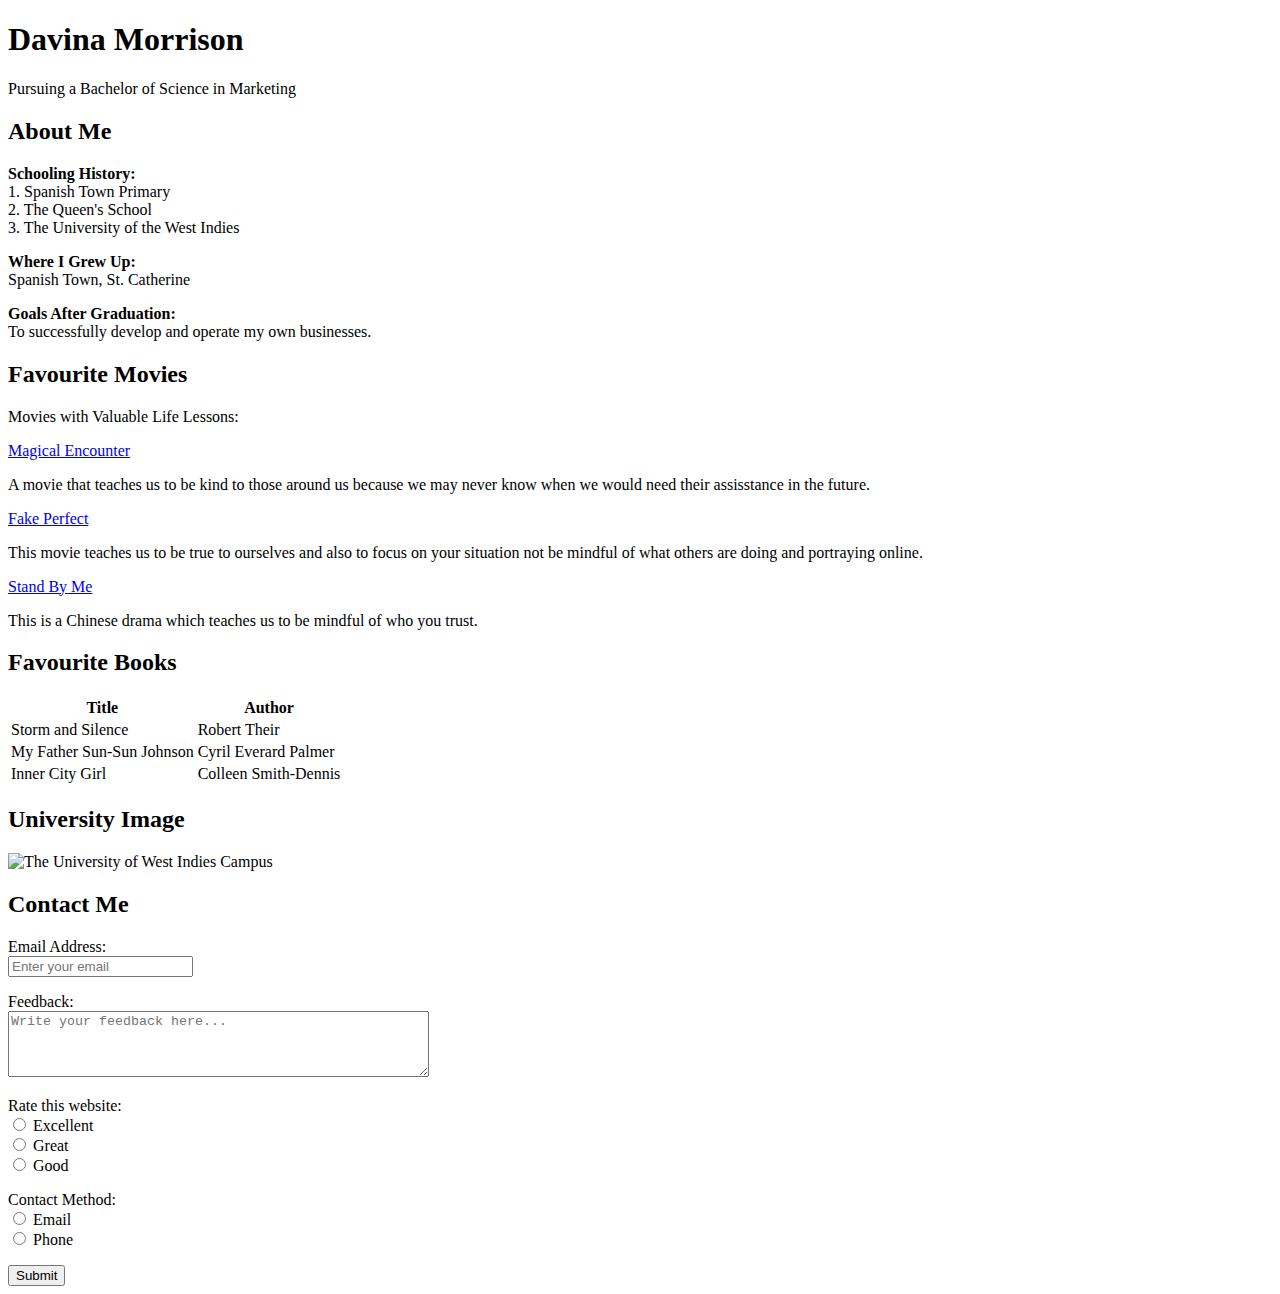
==== index.html @ e2b06ca9 "Update and rename Davina Morrison.html to index.html" ====
<!DOCTYPE html>
<html>
<head>
    <meta charset="UTF-8">
    <meta name="viewport" content="width=device-width, initial-scale=1.0">
    <title>Davina Morrison- Portfolio</title>
    <link rel="stylesheet" href="Davina.css">
    <link rel="stylesheet" href="https://fonts.googleapis.com/css2?family=Poppins:wght@300;400;600&display=swap">
</head>
<body>
      
        <header id="https://wallpaperaccess.com/full/4731134.jpg">
        <h1>Davina Morrison</h1>
        <p>Pursuing a Bachelor of Science in Marketing</p>
    </header>

    <section id="about">
        <h2>About Me</h2>
        <div class="line"></div>
        <div class="about-content">
            <p><strong>Schooling History:</strong><br>
                1. Spanish Town Primary<br>
                2. The Queen's School<br>
                3. The University of the West Indies</p>
 
            <p><strong>Where I Grew Up:</strong><br>
                Spanish Town, St. Catherine</p>
            
            <p><strong>Goals After Graduation:</strong><br>
              To successfully develop and operate my own businesses. </p>
            </div>
    </section>

    <section id="websites">
        <h2>Favourite Movies</h2>
        <div class="line"></div>
        <p>Movies with Valuable Life Lessons:</p>
        <div class="grid-container">
            <div class="grid-item">
                <a href="https://youtu.be/l8K3Pg1vMcA?si=RYbmogv2WWYgGiUx" target="_blank">Magical Encounter</a>
                <p>A movie that teaches us to be kind to those around us because we may never know when we would need their assisstance in the future.</p>
            </div>
            <div class="grid-item">
                <a href="https://youtu.be/PUIW5r2VjKE?si=Z_HpMcERHG7jgx7F" target="_blank">Fake Perfect</a>
                <p>This movie teaches us to be true to ourselves and also to focus on your situation not be mindful of what others are doing and portraying online.</p>
            </div>
            <div class="grid-item">
                <a href="https://youtube.com/playlist?list=PLTB73Ibi_X3HQw25HO_u5JdDAaW8dtwWT&si=tY8nWSxfuJGZpDd1" target="_blank">Stand By Me</a>
                <p>This is a Chinese drama which teaches us to be mindful of who you trust.</p>
            </div>
        </div>
    </section>

    <section id="books">
        <h2>Favourite Books</h2>
        <div class="line"></div>
        <table>
            <tr>
                <th>Title</th>
                <th>Author</th>
            </tr>
            <tr>
                <td>Storm and Silence</td>
                <td>Robert Their</td>
            </tr>
            <tr>
                <td>My Father Sun-Sun Johnson</td>
                <td>Cyril Everard Palmer</td>
            </tr>
            <tr>
                <td>Inner City Girl
                <td>Colleen Smith-Dennis</td>
            </tr>
        </table>
    </section>

    <section id="image">
        <h2>University Image</h2>
        <div class="line"></div>
        <img src="https://our.today/wp-content/uploads/2025/01/uwi-sign-our-today-feature-1536x1024.jpg" alt="The University of West Indies Campus">
    </section>

    <section id="contact">
        <h2>Contact Me</h2>
        <div class="line"></div>
        <form>
            <p>
                <label for="email">Email Address:</label><br>
                <input type="email" id="email" name="email" placeholder="Enter your email" required>
            </p>
            
            <p>
                <label for="feedback">Feedback:</label><br>
                <textarea id="feedback" name="feedback" rows="4" cols="50" placeholder="Write your feedback here..."></textarea>
            </p>
            
            <p>Rate this website:<br>
                <input type="radio" id="excellent" name="rating" value="Excellent">
                <label for="excellent">Excellent</label><br>
                <input type="radio" id="great" name="rating" value="Great">
                <label for="great">Great</label><br>
                <input type="radio" id="good" name="rating" value="Good">
                <label for="good">Good</label>
            </p>
            
            <p> Contact Method:<br>
                <input type="radio" id="email_contact" name="contact" value="Email">
                <label for="email_contact">Email</label><br>
                <input type="radio" id="phone_contact" name="contact" value="Phone">
                <label for="phone_contact">Phone</label>
            </p>
            
            <input type="submit" value="Submit">
        </form>
    </section>
</body>
</html>
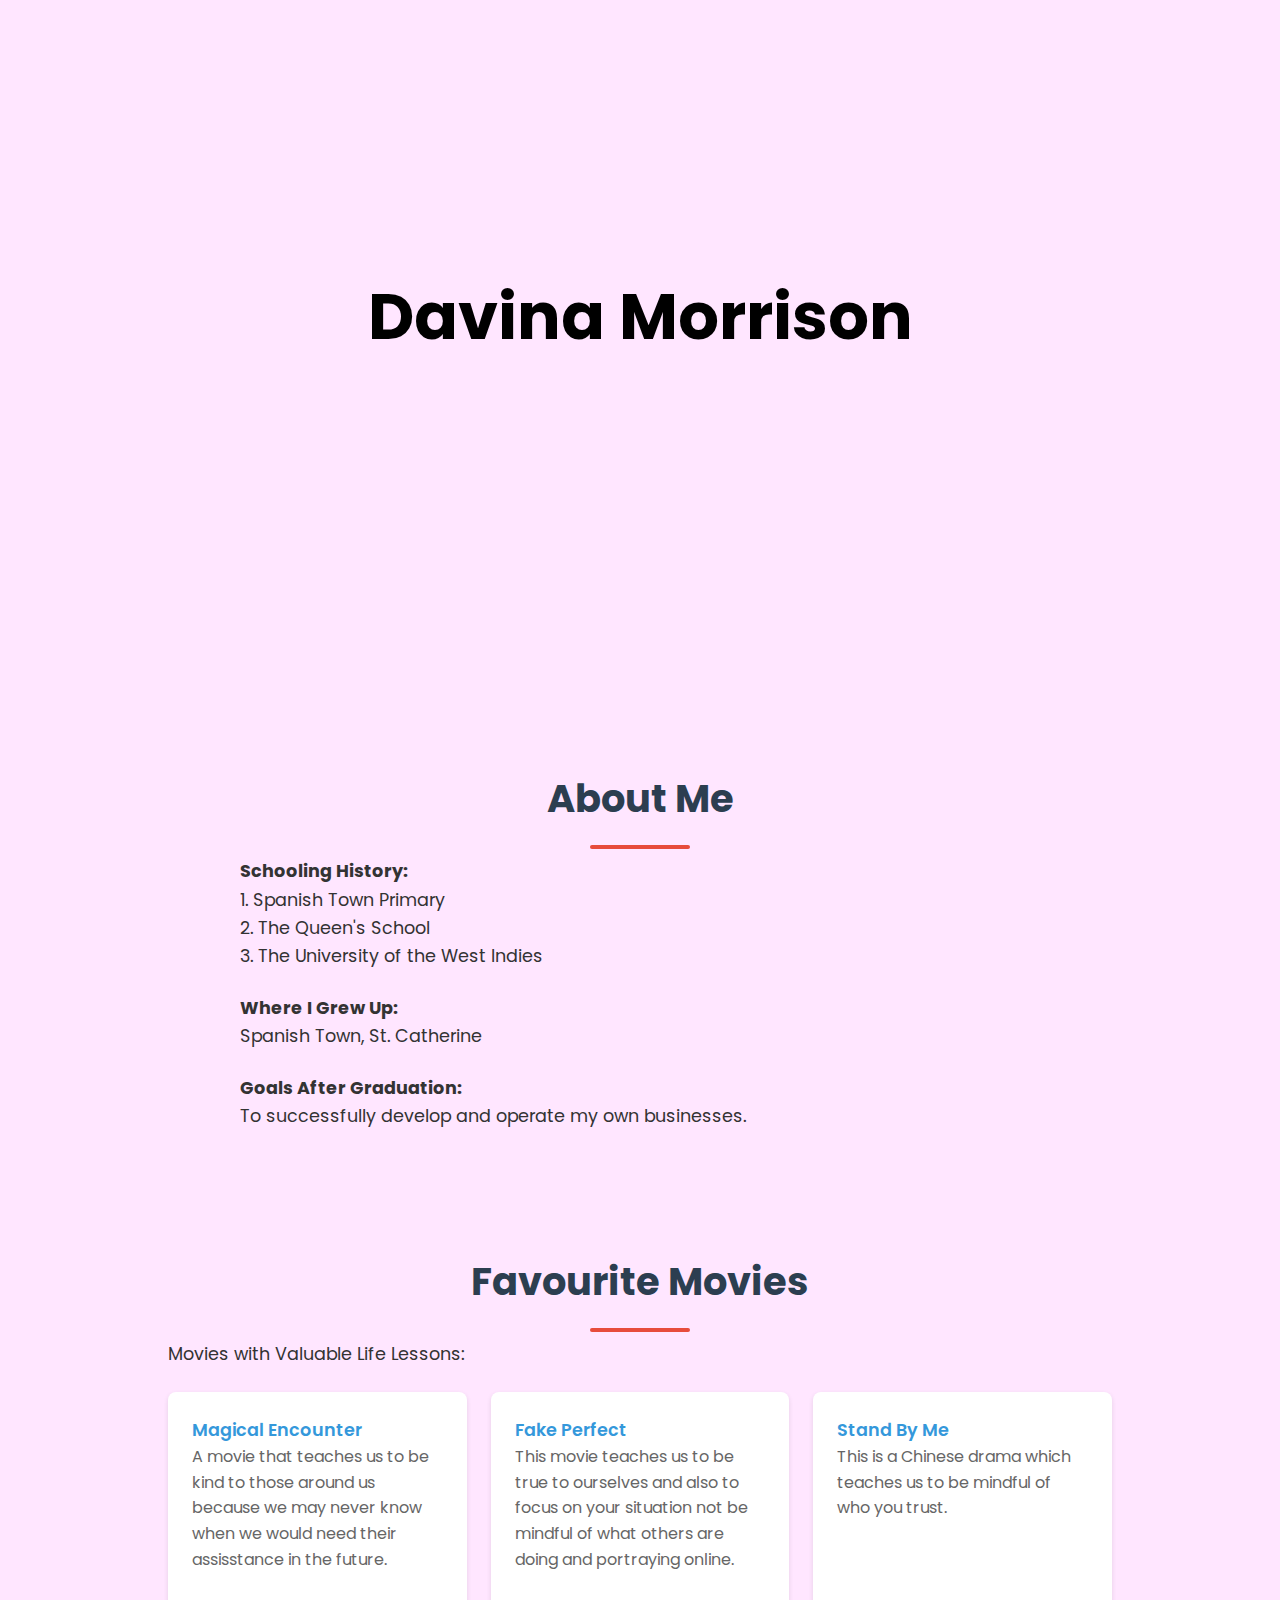
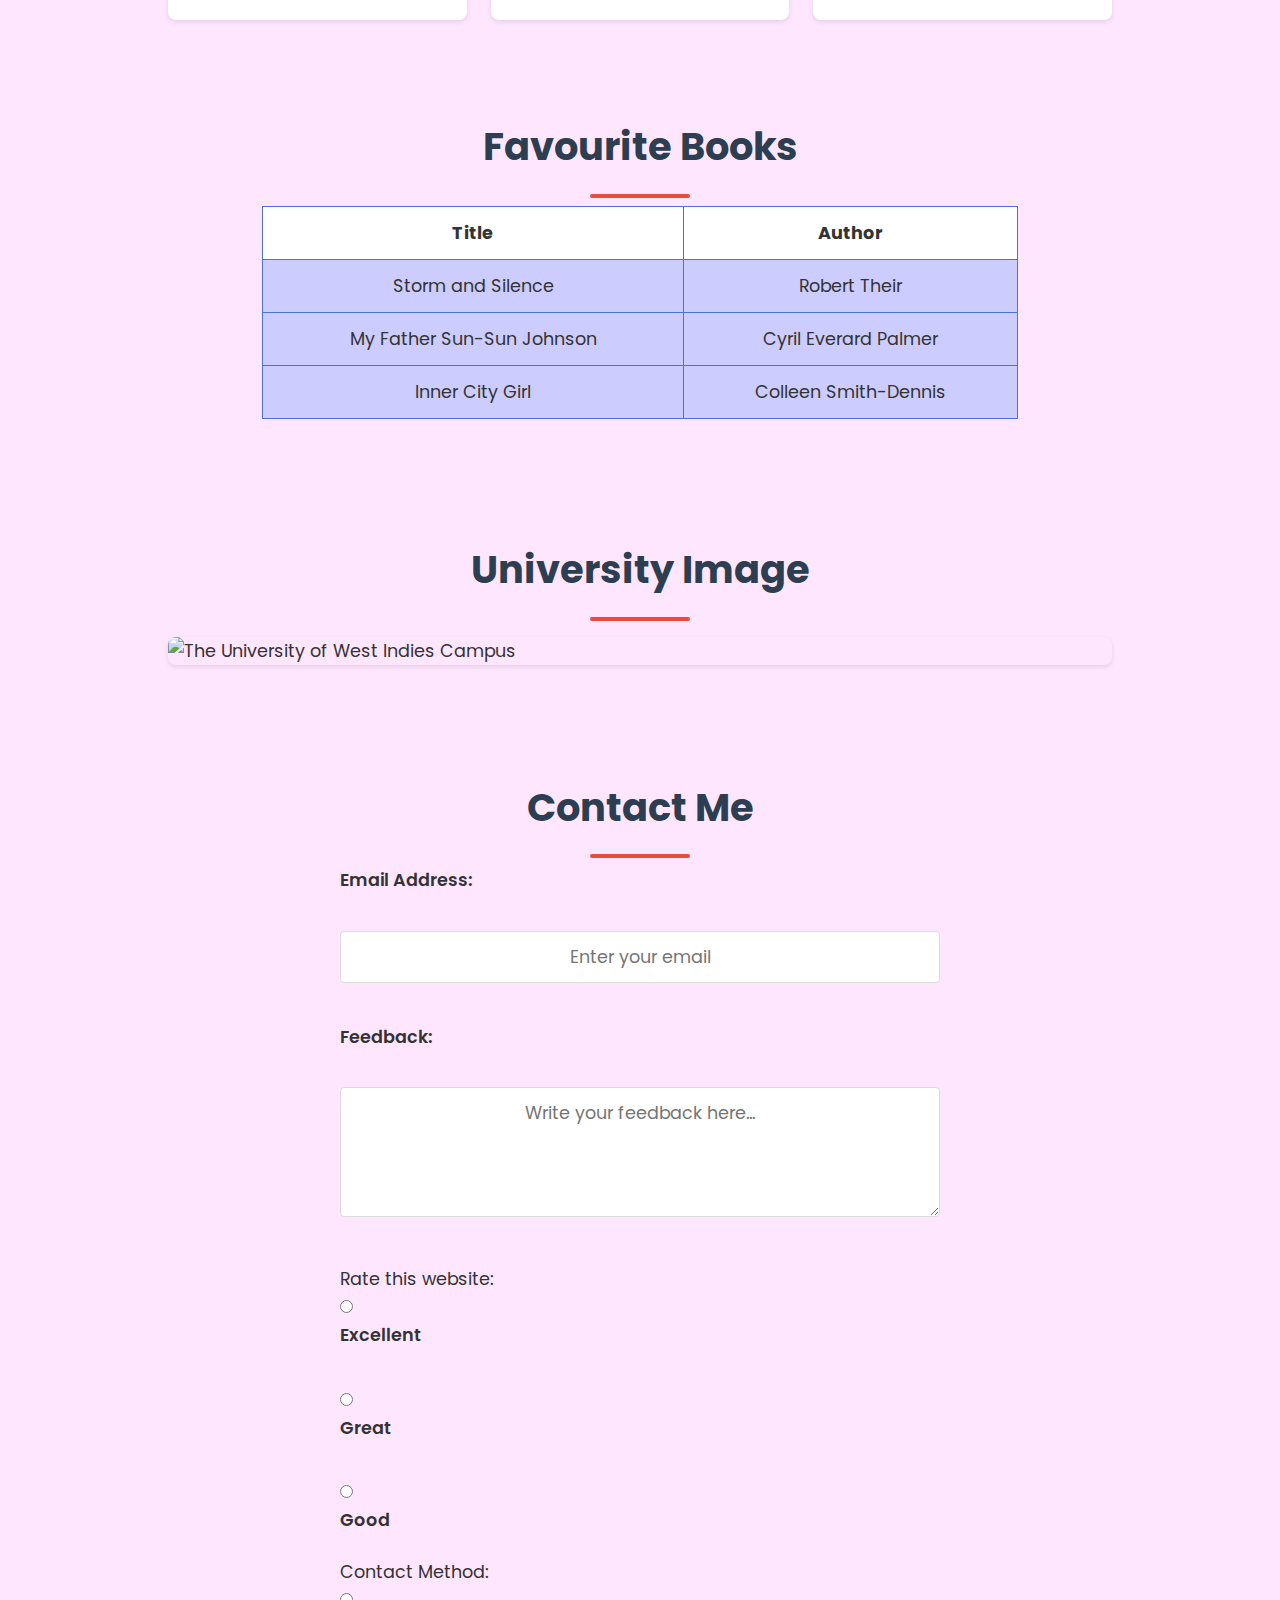
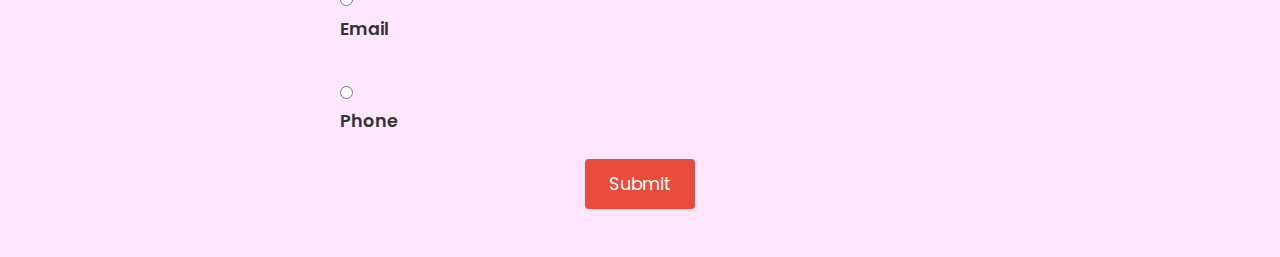
==== commit 429059e9: "Update index.html" ====
--- a/index.html
+++ b/index.html
@@ -113,5 +113,230 @@
             <input type="submit" value="Submit">
         </form>
     </section>
+<style>
+* {
+    margin: 0;
+    padding: 0;
+    box-sizing: border-box;
+    font-family: 'Poppins', sans-serif;
+}
+
+body {
+    background-color: #ffe6ff;
+    color: #333;
+    line-height: 1.6;
+    font-size: 1.1rem;
+    text-align: auto; 
+}
+
+header {
+    width: 100%;
+    min-height: 80vh;
+    background-image: url('https://wallpaperaccess.com/full/4731134.jpg');
+    background-size: cover;
+    background-position: center;
+    display: flex;
+    flex-direction: column;
+    justify-content: center;
+    align-items: center;
+    text-align: center;
+    color: black;
+}
+
+header h1 {
+    font-size: 4rem;
+    margin-bottom: 1rem;
+    animation: fadeIn 1s ease-in;
+    text-align: center;
+}
+
+header p {
+    font-size: 1.8rem;
+    animation: fadeIn 1s ease-in 0.5s forwards;
+    opacity: 0;
+}
+
+section {
+    padding: 3rem 10%;
+    max-width: 1200px;
+    margin: 0 auto;
+}
+
+h2 {
+    font-size: 2.4rem;
+    margin-bottom: 1rem;
+    color: #2c3e50;
+    text-align: center;
+}
+
+.line {
+    width: 100px;
+    height: 4px;
+    background: #e74c3c;
+    margin: 0.5rem auto;
+    border-radius: 5px;
+}
+
+p, table {
+    margin-bottom: 1.5rem;
+}
+
+.about-content {
+    max-width: 800px;
+    margin: 0 auto;
+}
+
+/* Grid for Websites */
+.grid-container {
+    display: grid;
+    grid-template-columns: repeat(auto-fit, minmax(250px, 1fr));
+    gap: 1.5rem;
+    margin-top: 1rem;
+}
+
+.grid-item {
+    background-color: #fff;
+    padding: 1.5rem;
+    border-radius: 8px;
+    box-shadow: 0 2px 5px rgba(0, 0, 0, 0.1);
+    transition: transform 0.3s ease;
+}
+
+.grid-item:hover {
+    transform: translateY(-5px);
+}
+
+.grid-item a {
+    color: #3498db;
+    font-weight: 600;
+    text-decoration: none;
+}
+
+.grid-item a:hover {
+    color: #e74c3c;
+}
+
+.grid-item p {
+    font-size: 1rem;
+    color: #666;
+}
+
+/* Table Styling */
+table {
+    width: 80%;
+    border-collapse: collapse;
+    margin: 0 auto 1.5rem;
+}
+
+table th, table td {
+    padding: 0.75rem;
+    border: 1px solid #4d74d5;
+    text-align: center; 
+    font-size: 1.1rem;
+    color: #black;
+}
+
+table th {
+    background-color: #fff; 
+    color: #black; 
+}
+
+table td {
+    background-color: #ccccff; 
+}
+
+/* Image */
+img {
+    max-width: 100%;
+    height: auto;
+    display: block;
+    margin: 1rem auto;
+    border-radius: 8px;
+    box-shadow: 0 2px 5px rgba(0, 0, 0, 0.1);
+}
+
+/* Form */
+form {
+    max-width: 600px;
+    margin: 0 auto;
+}
+
+form label {
+    display: block;
+    margin-bottom: 0.5rem;
+    font-weight: 600;
+    font-size: 1.1rem;
+}
+
+form input[type="email"],
+form textarea {
+    width: 100%;
+    padding: 0.75rem;
+    margin-bottom: 1rem;
+    border: 1px solid #ddd;
+    border-radius: 4px;
+    font-size: 1.1rem;
+    text-align: center;
+}
+
+form input[type="radio"] {
+    margin-right: 0.5rem;
+}
+
+form input[type="submit"] {
+    background-color: #e74c3c;
+    color: white;
+    padding: 0.75rem 1.5rem;
+    border: none;
+    border-radius: 4px;
+    cursor: pointer;
+    font-size: 1.1rem;
+    transition: background-color 0.3s ease;
+    display: block;
+    margin: 0 auto;
+}
+
+form input[type="submit"]:hover {
+    background-color: #c0392b;
+}
+
+/* Animations */
+@keyframes fadeIn {
+    from { opacity: 0; transform: translateY(20px); }
+    to { opacity: 1; transform: translateY(0); }
+}
+
+/* Responsive Design */
+@media (max-width: 768px) {
+    header {
+        min-height: 60vh;
+    }
+
+    header h1 {
+        font-size: 3rem;
+    }
+
+    header p {
+        font-size: 1.4rem;
+    }
+
+    section {
+        padding: 2rem 5%;
+    }
+
+    h2 {
+        font-size: 1.8rem;
+    }
+
+    table {
+        width: 100%;
+    }
+
+    table th, table td {
+        padding: 0.5rem;
+        font-size: 1rem;
+    }
+}
+</style>
 </body>
 </html>
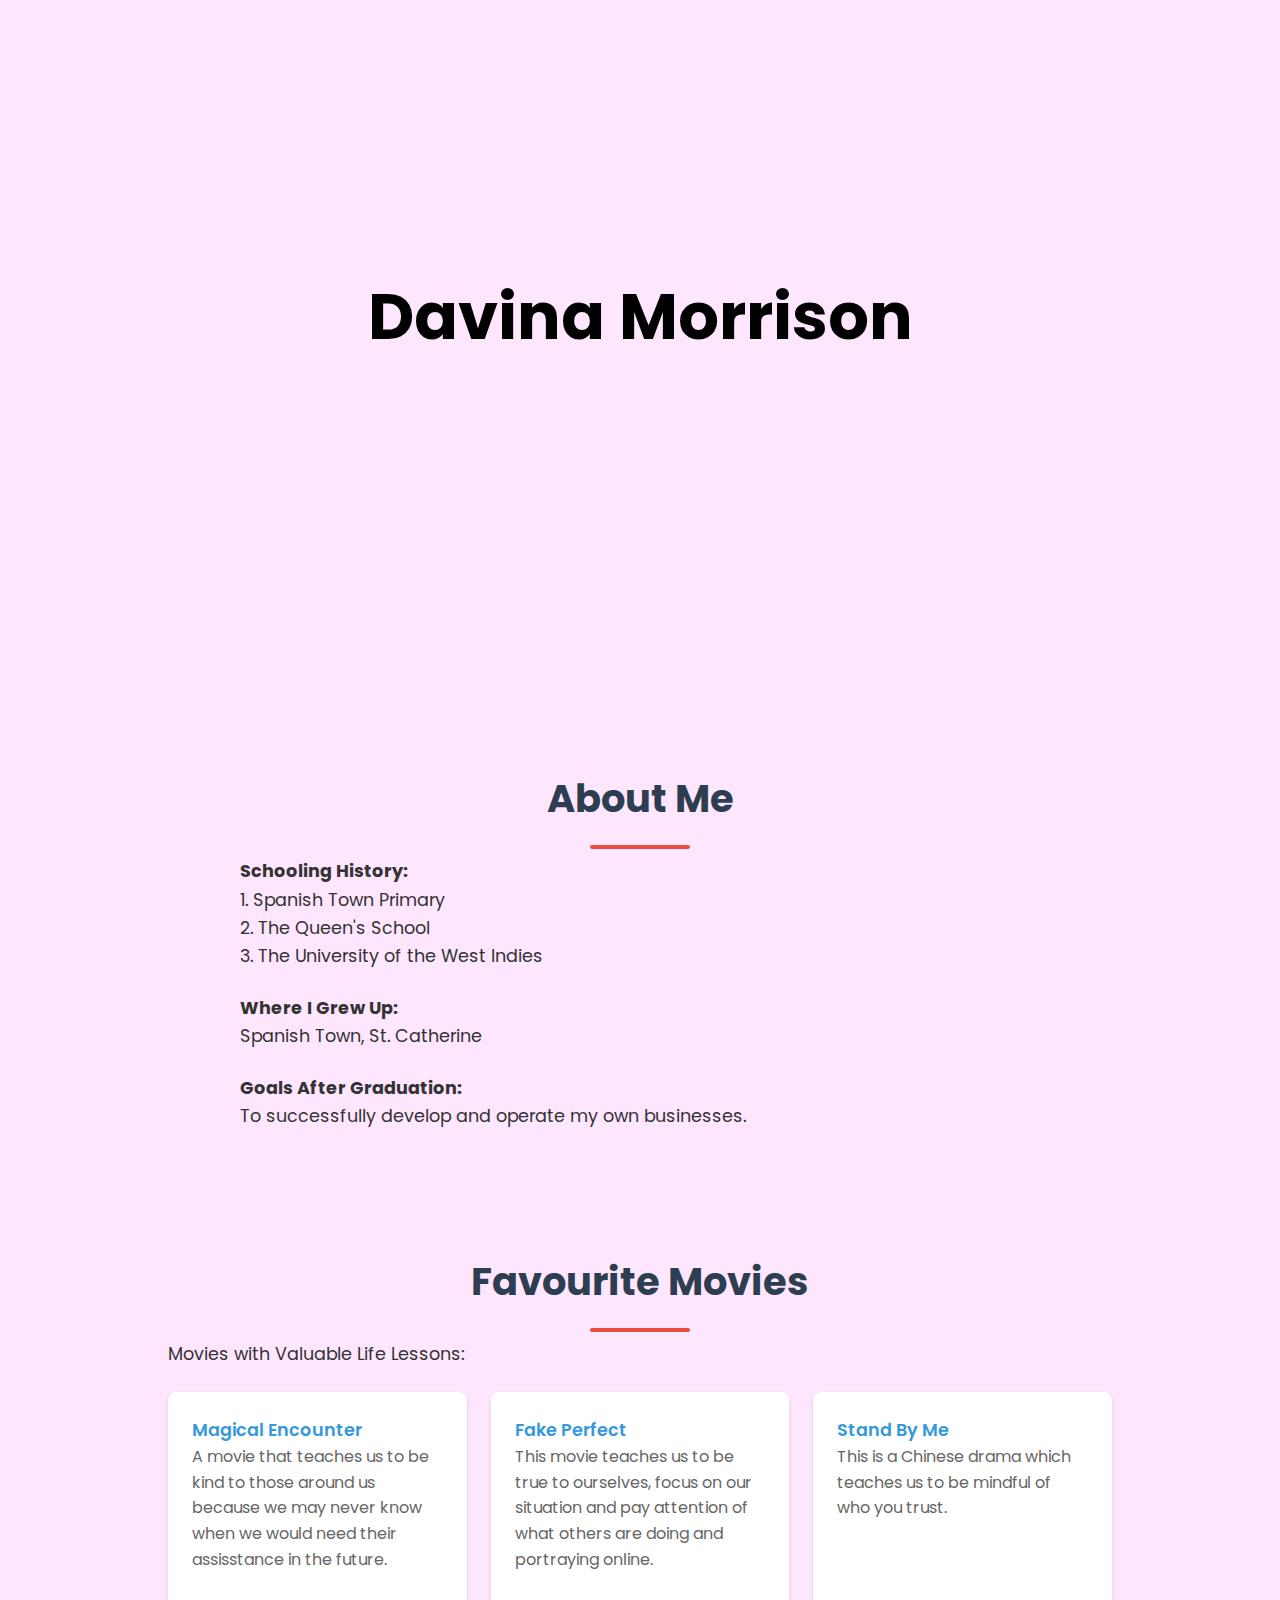
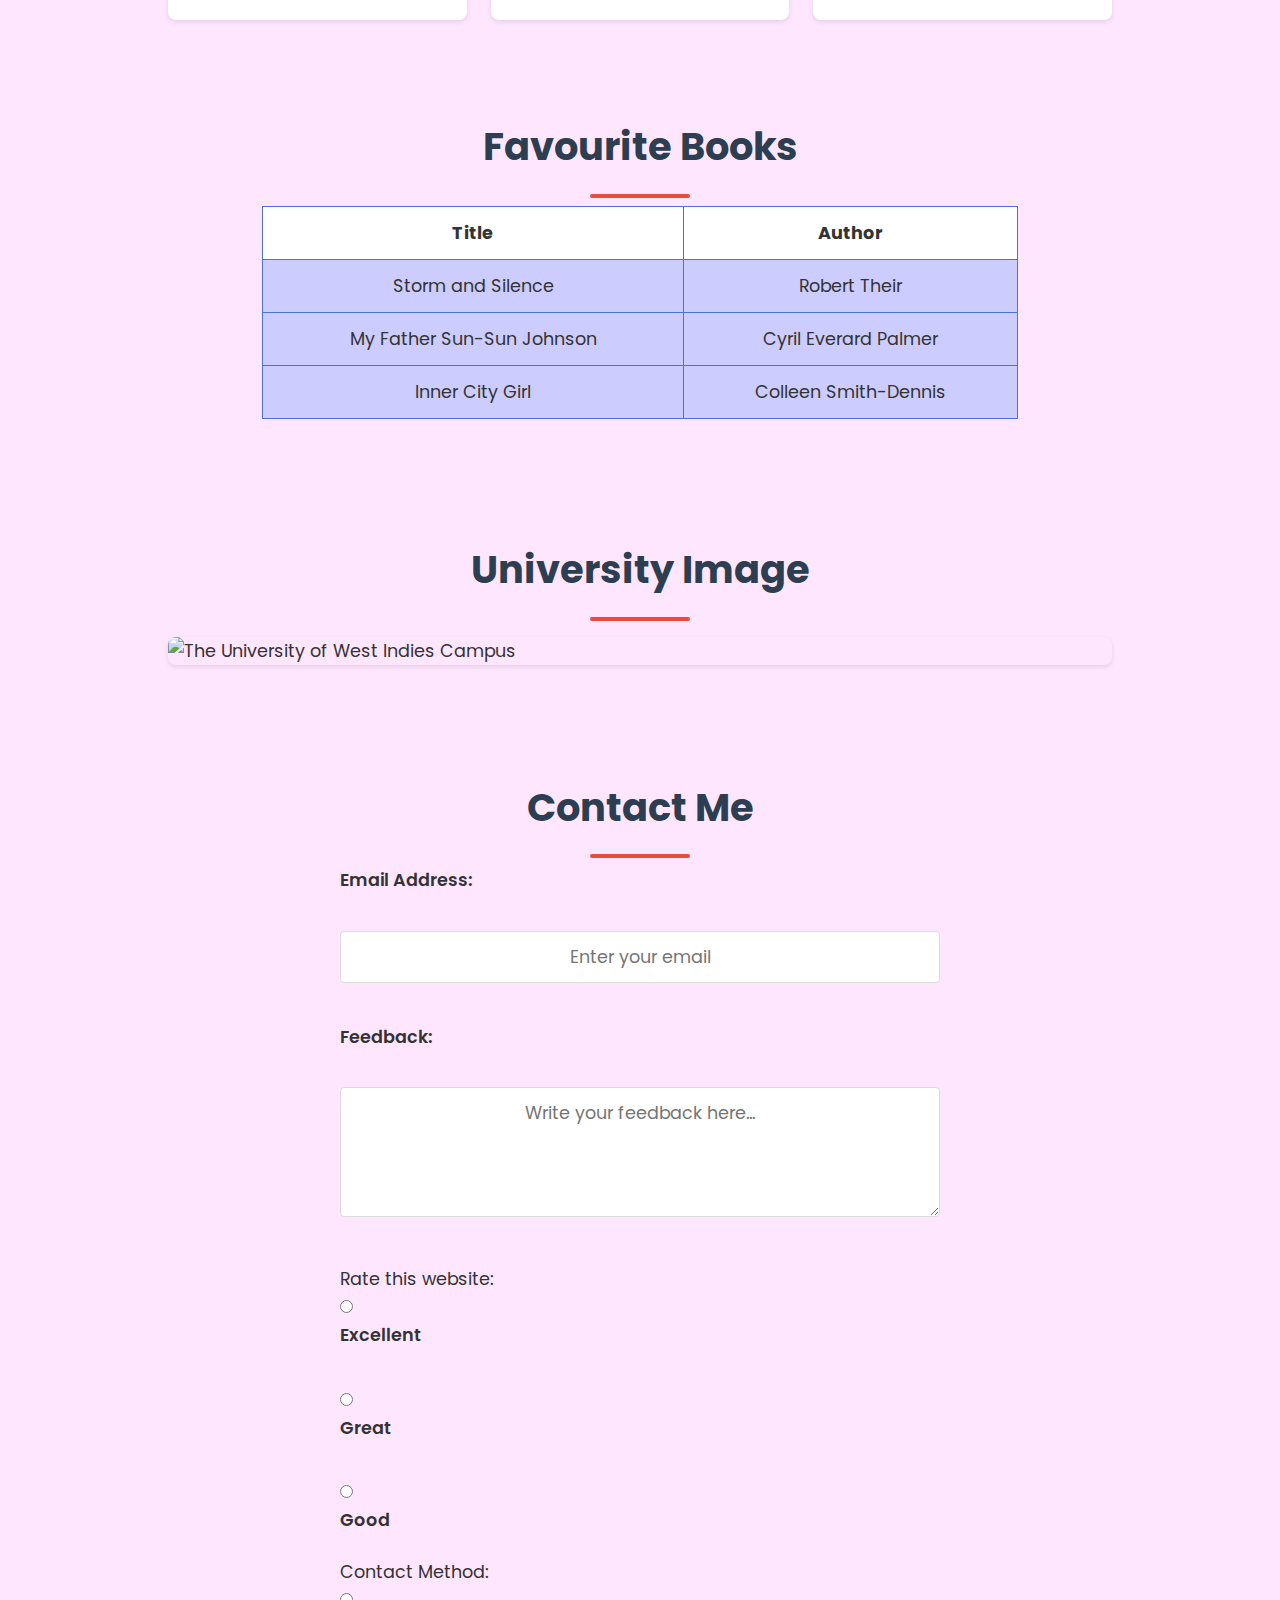
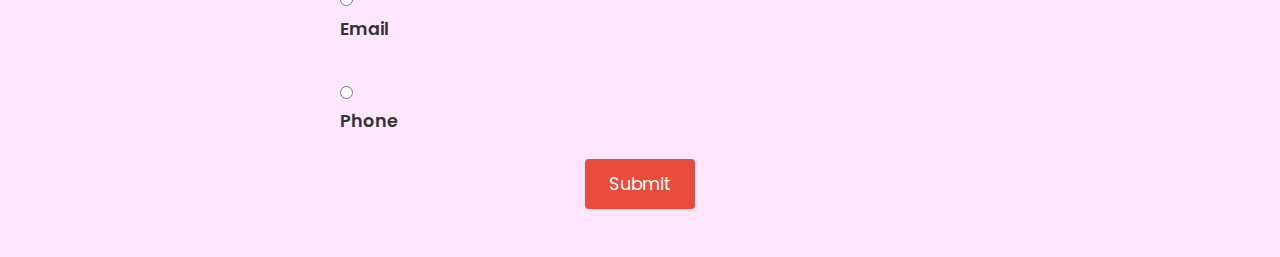
==== commit 471e0779: "Update index.html" ====
--- a/index.html
+++ b/index.html
@@ -42,7 +42,7 @@
             </div>
             <div class="grid-item">
                 <a href="https://youtu.be/PUIW5r2VjKE?si=Z_HpMcERHG7jgx7F" target="_blank">Fake Perfect</a>
-                <p>This movie teaches us to be true to ourselves and also to focus on your situation not be mindful of what others are doing and portraying online.</p>
+                <p>This movie teaches us to be true to ourselves, focus on our situation and pay attention of what others are doing and portraying online.</p>
             </div>
             <div class="grid-item">
                 <a href="https://youtube.com/playlist?list=PLTB73Ibi_X3HQw25HO_u5JdDAaW8dtwWT&si=tY8nWSxfuJGZpDd1" target="_blank">Stand By Me</a>
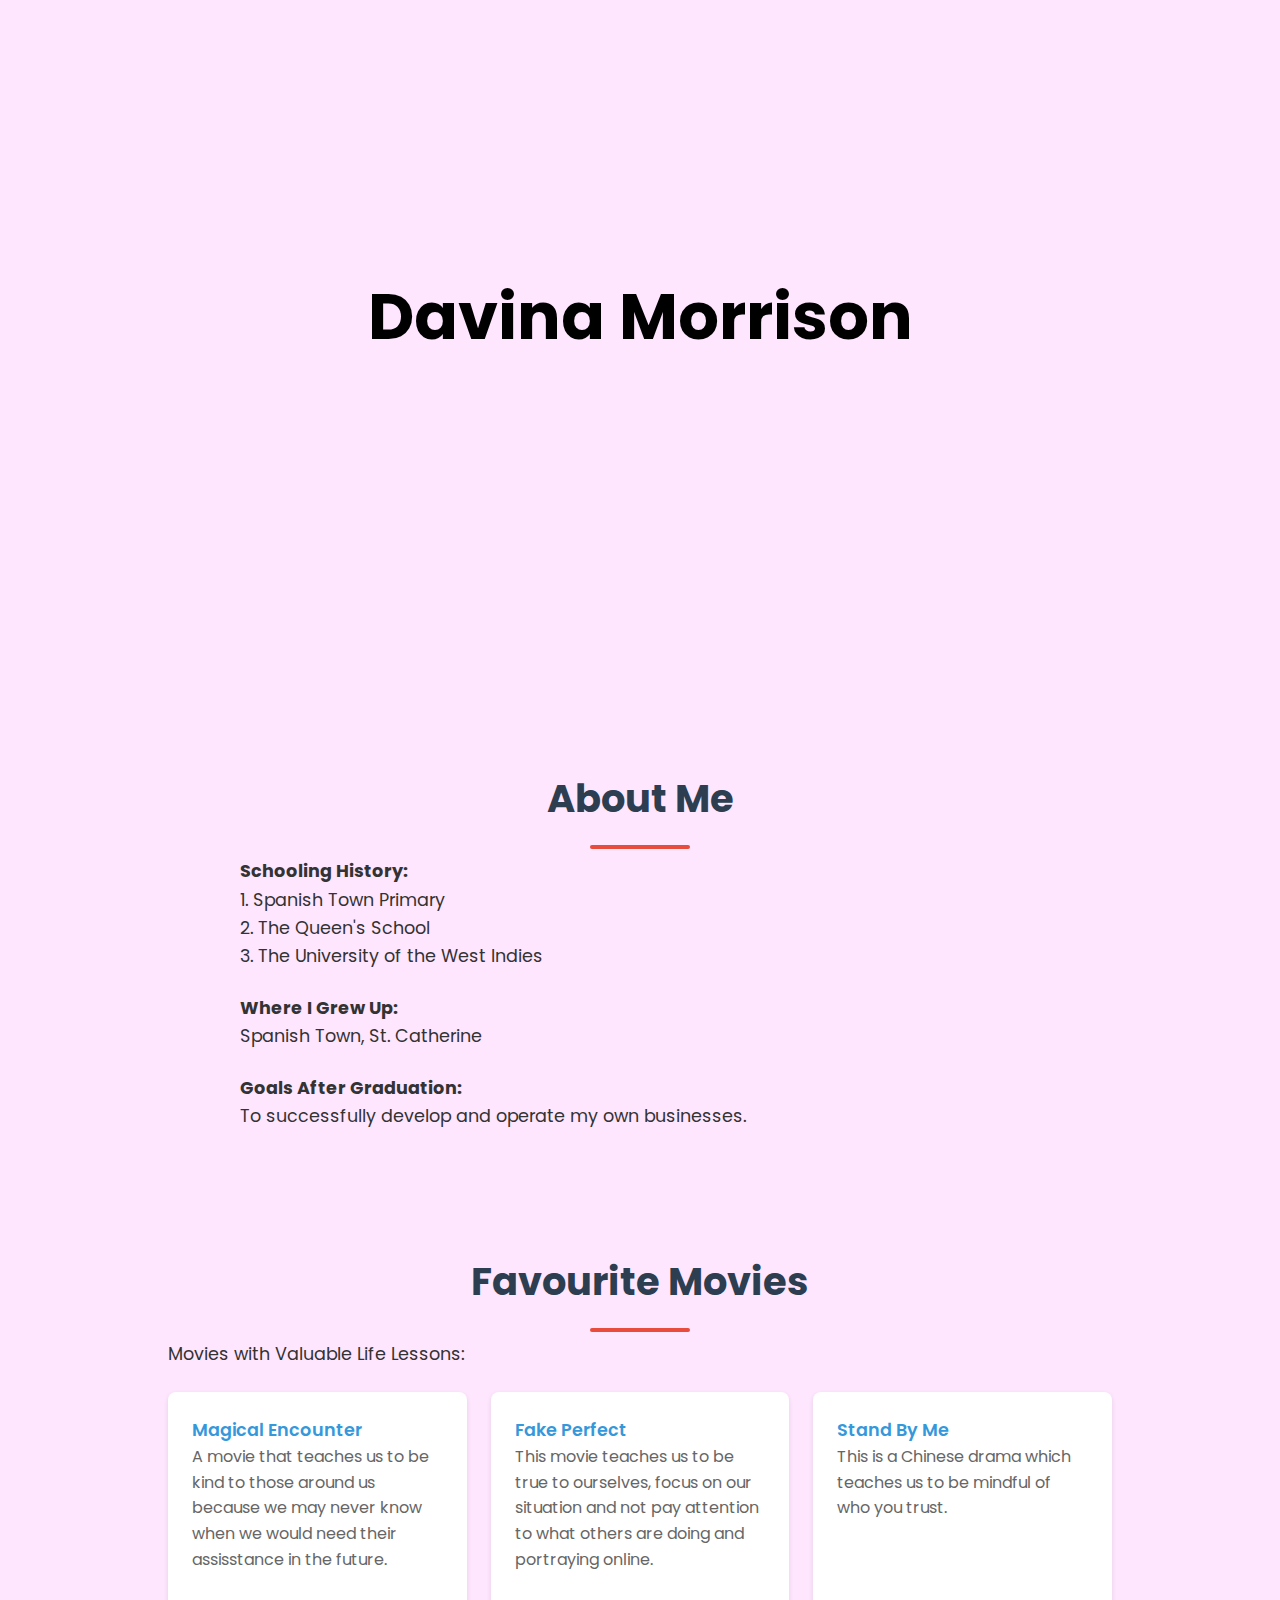
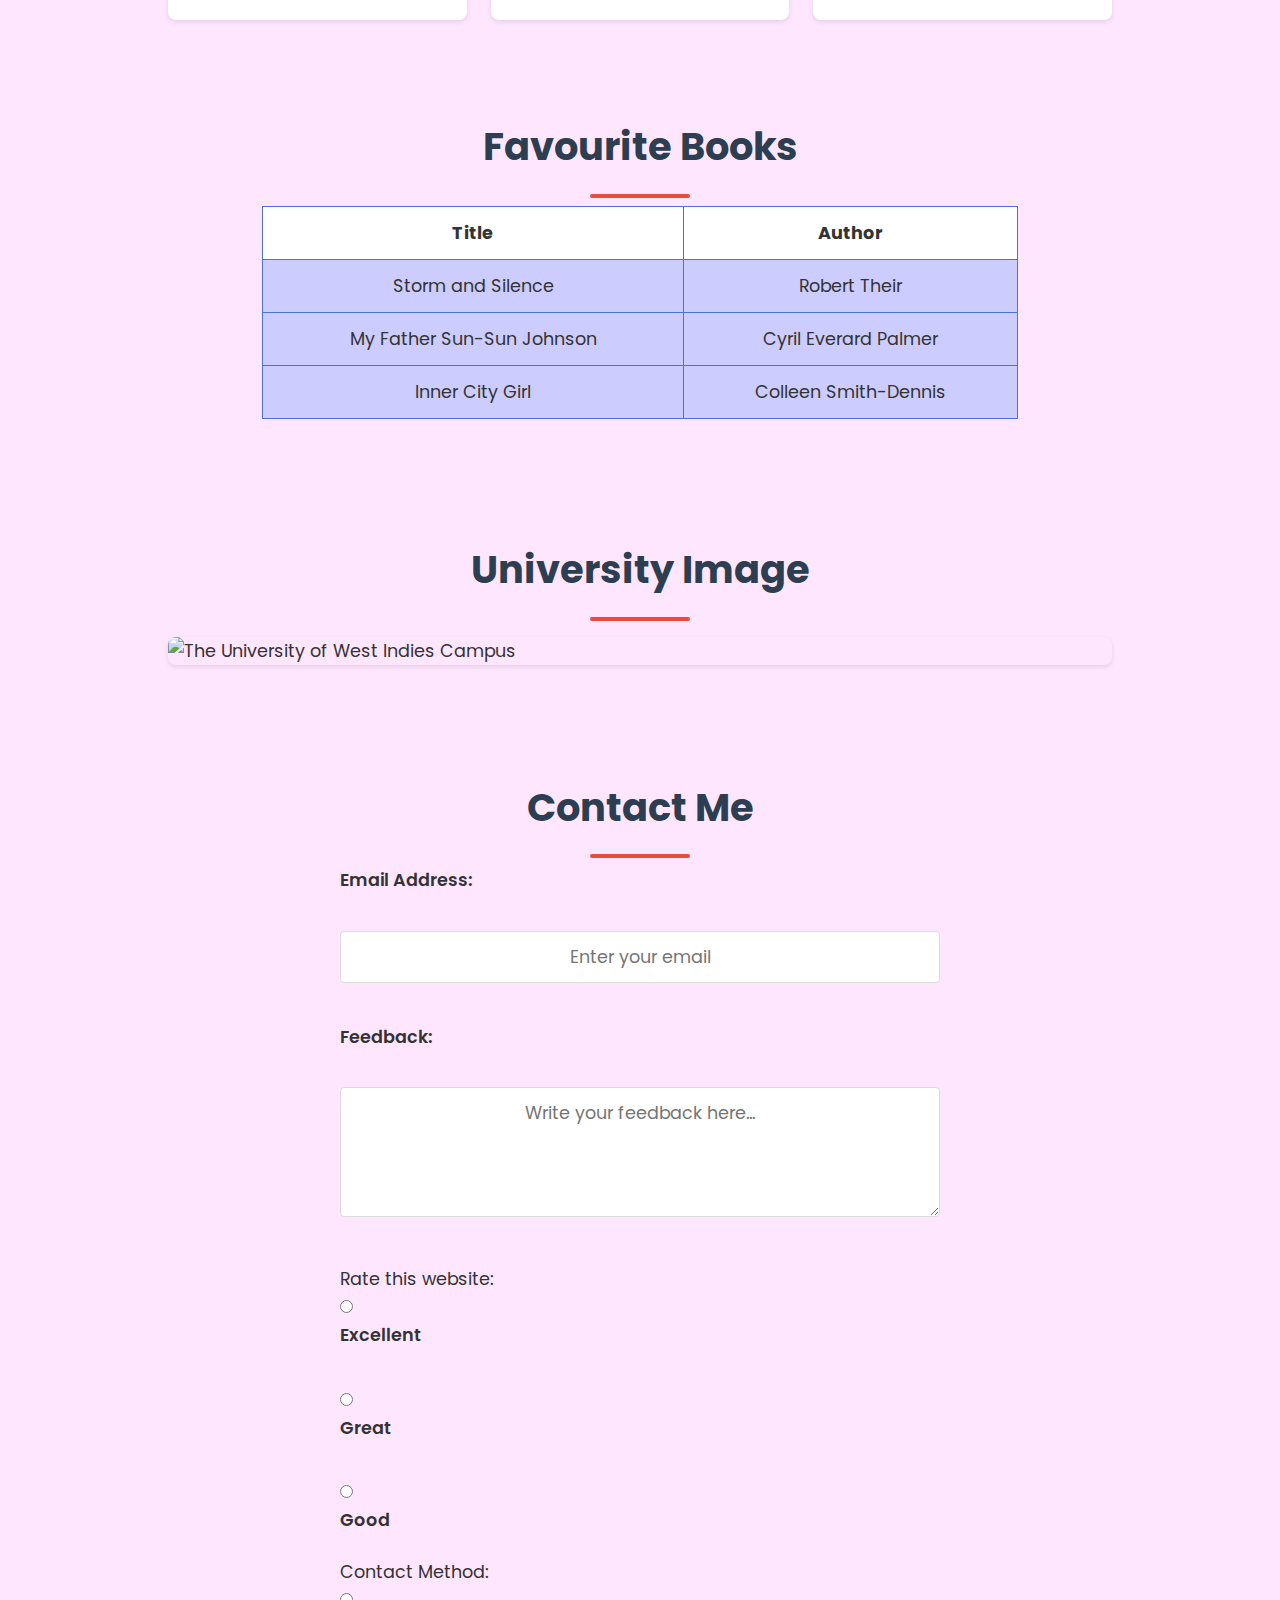
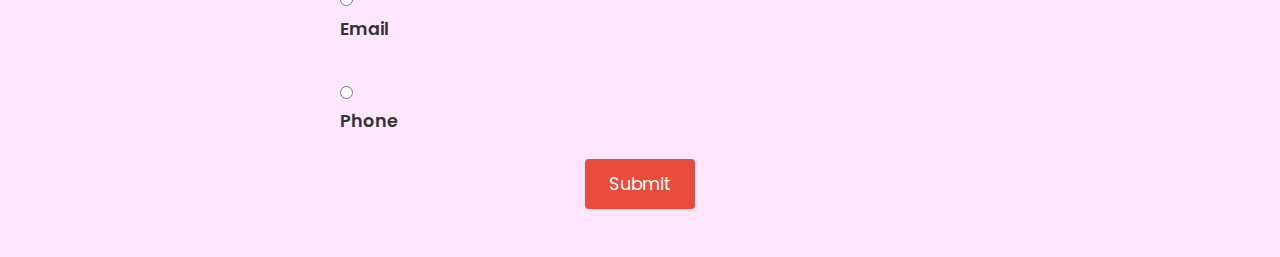
==== commit 348a6d05: "Update index.html" ====
--- a/index.html
+++ b/index.html
@@ -42,7 +42,7 @@
             </div>
             <div class="grid-item">
                 <a href="https://youtu.be/PUIW5r2VjKE?si=Z_HpMcERHG7jgx7F" target="_blank">Fake Perfect</a>
-                <p>This movie teaches us to be true to ourselves, focus on our situation and pay attention of what others are doing and portraying online.</p>
+                <p>This movie teaches us to be true to ourselves, focus on our situation and not pay attention to what others are doing and portraying online.</p>
             </div>
             <div class="grid-item">
                 <a href="https://youtube.com/playlist?list=PLTB73Ibi_X3HQw25HO_u5JdDAaW8dtwWT&si=tY8nWSxfuJGZpDd1" target="_blank">Stand By Me</a>
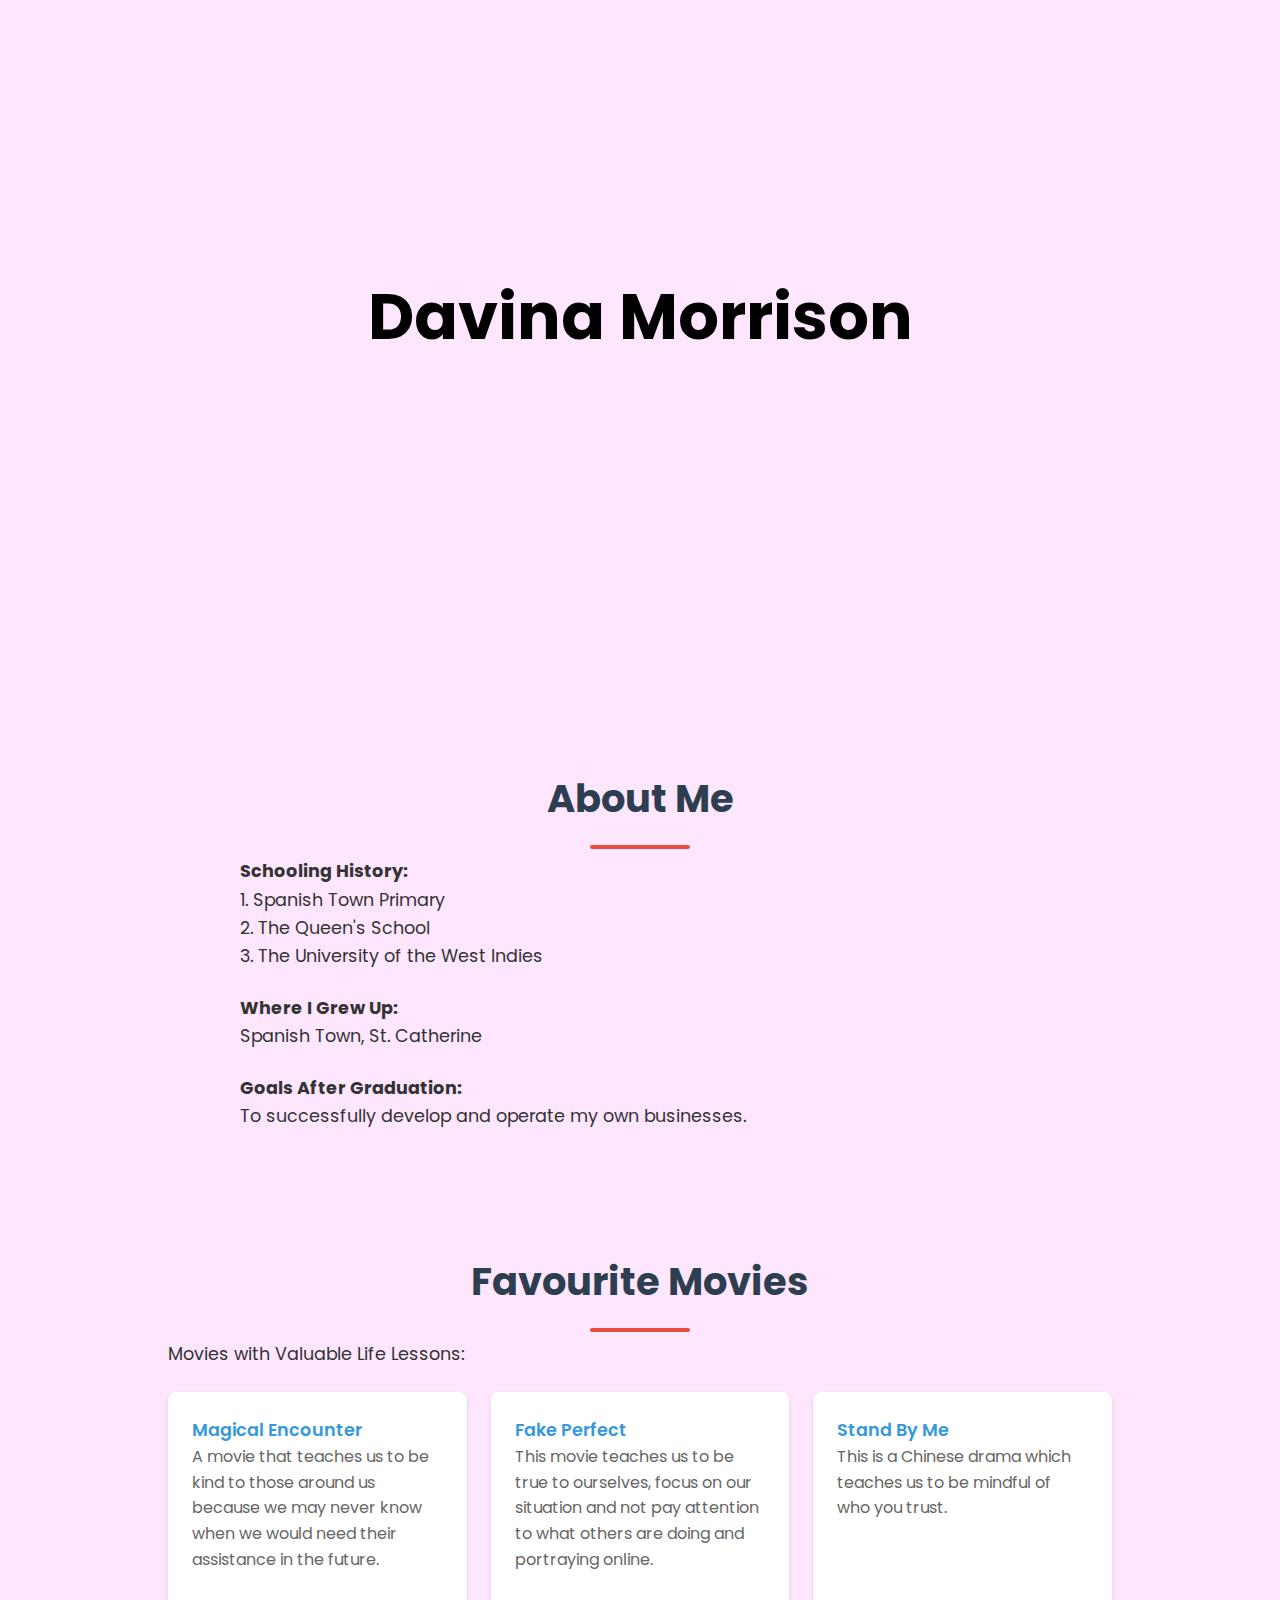
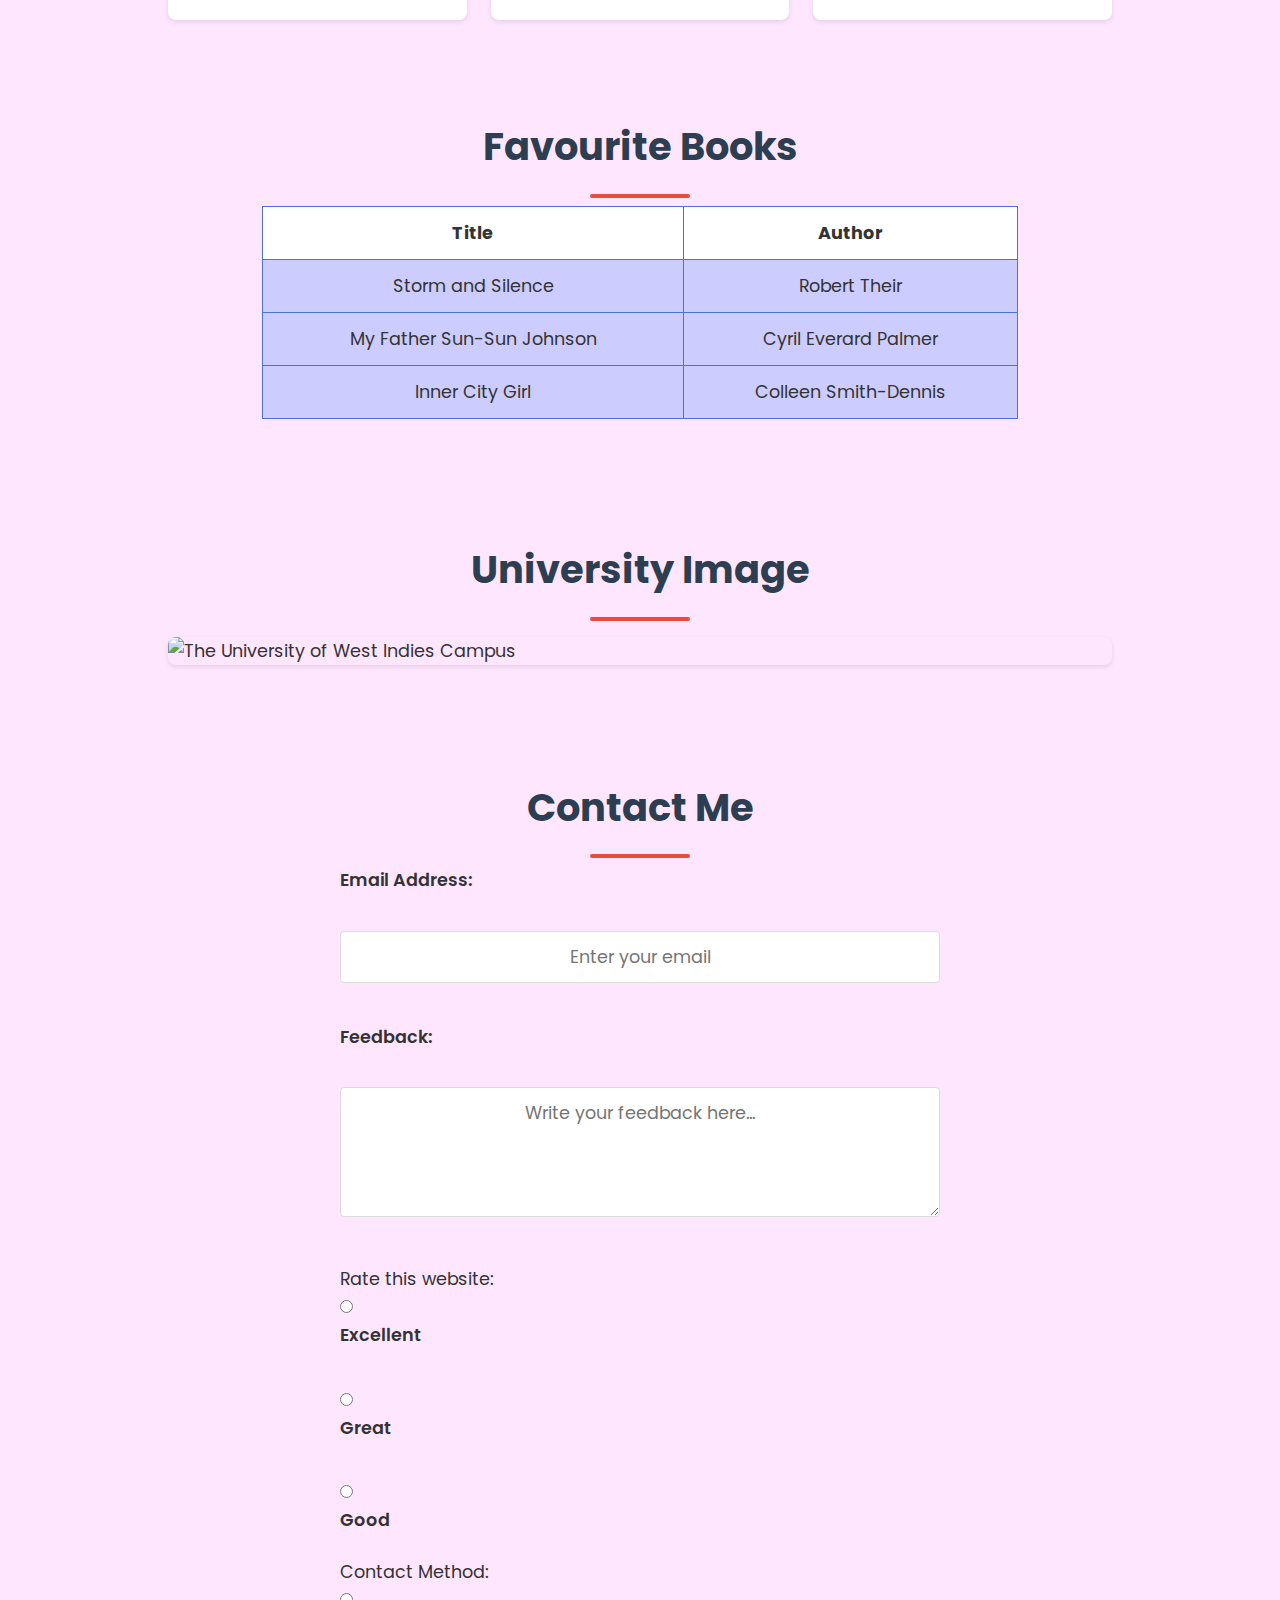
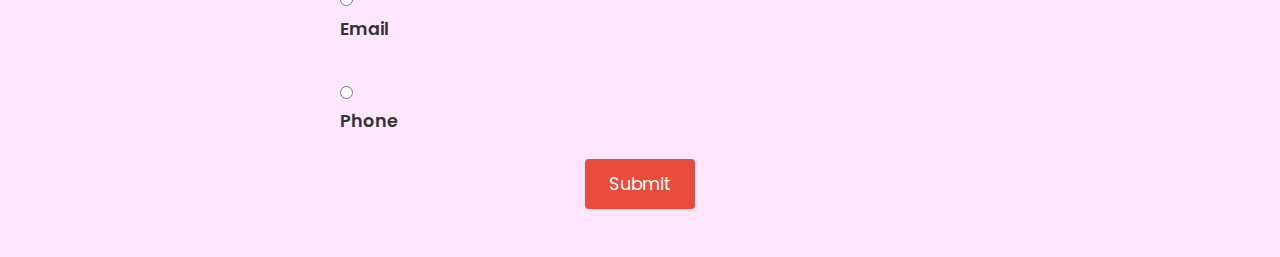
==== commit 6a0ccbd8: "Update index.html" ====
--- a/index.html
+++ b/index.html
@@ -38,7 +38,7 @@
         <div class="grid-container">
             <div class="grid-item">
                 <a href="https://youtu.be/l8K3Pg1vMcA?si=RYbmogv2WWYgGiUx" target="_blank">Magical Encounter</a>
-                <p>A movie that teaches us to be kind to those around us because we may never know when we would need their assisstance in the future.</p>
+                <p>A movie that teaches us to be kind to those around us because we may never know when we would need their assistance in the future.</p>
             </div>
             <div class="grid-item">
                 <a href="https://youtu.be/PUIW5r2VjKE?si=Z_HpMcERHG7jgx7F" target="_blank">Fake Perfect</a>
